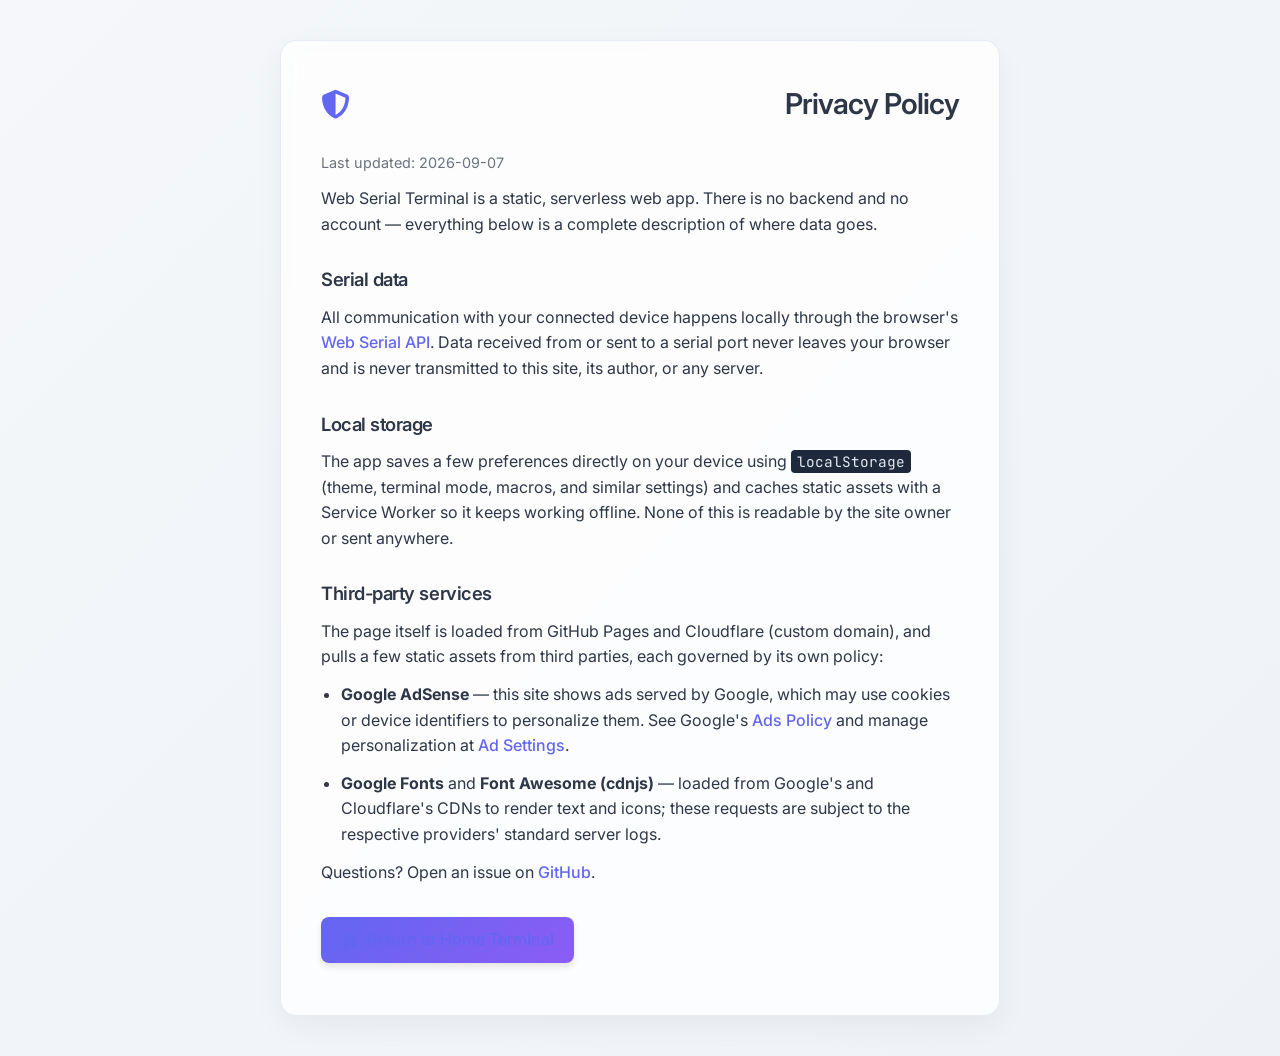
==== privacy.html @ 64322a6a "Add privacy notes to README and a privacy.html page The app is serverless/client-side and serial dat" ====
<!DOCTYPE html>
<!--
    Web Serial Terminal
    Copyright (c) 2026 bucagdas
   https://github.com/bucagdas/web-serial-terminal

    License: MIT
-->
<html lang="en" data-theme="light">
<head>
    <meta charset="UTF-8">
    <meta name="viewport" content="width=device-width, initial-scale=1.0">
    <title>Privacy Policy - Web Serial Terminal</title>
    <meta name="description" content="Web Serial Terminal runs entirely in your browser. This page explains what local storage it uses and what third-party services (Google AdSense, fonts, icons) are loaded on the page.">
    <meta name="robots" content="index, follow">
    <link rel="canonical" href="https://webserialterminal.com/privacy.html" />
    <link rel="icon" type="image/png" href="icons/icon-192x192.png">
    <link rel="stylesheet" href="styles.css">
    <link rel="stylesheet" href="https://cdnjs.cloudflare.com/ajax/libs/font-awesome/6.4.0/css/all.min.css">
    <link rel="preconnect" href="https://fonts.googleapis.com">
    <link rel="preconnect" href="https://fonts.gstatic.com" crossorigin>
    <link href="https://fonts.googleapis.com/css2?family=Inter:wght@400;500;600&family=JetBrains+Mono:wght@400;500&display=swap" rel="stylesheet">
</head>
<body class="legal-page">
    <div class="legal-container">
        <h1><i class="fas fa-shield-halved"></i> Privacy Policy</h1>
        <p class="legal-updated">Last updated: 2026-09-07</p>

        <p>Web Serial Terminal is a static, serverless web app. There is no backend and no account — everything below is a complete description of where data goes.</p>

        <h2>Serial data</h2>
        <p>All communication with your connected device happens locally through the browser's <a href="https://developer.mozilla.org/en-US/docs/Web/API/Web_Serial_API" target="_blank" rel="noopener noreferrer">Web Serial API</a>. Data received from or sent to a serial port never leaves your browser and is never transmitted to this site, its author, or any server.</p>

        <h2>Local storage</h2>
        <p>The app saves a few preferences directly on your device using <code>localStorage</code> (theme, terminal mode, macros, and similar settings) and caches static assets with a Service Worker so it keeps working offline. None of this is readable by the site owner or sent anywhere.</p>

        <h2>Third-party services</h2>
        <p>The page itself is loaded from GitHub Pages and Cloudflare (custom domain), and pulls a few static assets from third parties, each governed by its own policy:</p>
        <ul>
            <li><strong>Google AdSense</strong> — this site shows ads served by Google, which may use cookies or device identifiers to personalize them. See Google's <a href="https://policies.google.com/technologies/ads" target="_blank" rel="noopener noreferrer">Ads Policy</a> and manage personalization at <a href="https://adssettings.google.com/" target="_blank" rel="noopener noreferrer">Ad Settings</a>.</li>
            <li><strong>Google Fonts</strong> and <strong>Font Awesome (cdnjs)</strong> — loaded from Google's and Cloudflare's CDNs to render text and icons; these requests are subject to the respective providers' standard server logs.</li>
        </ul>

        <p>Questions? Open an issue on <a href="https://github.com/bucagdas/web-serial-terminal" target="_blank" rel="noopener noreferrer">GitHub</a>.</p>

        <p><a href="/" class="button-link"><i class="fas fa-home"></i> Return to Home Terminal</a></p>
    </div>

    <script>
        document.addEventListener('DOMContentLoaded', () => {
            const savedTheme = localStorage.getItem('theme') || 'light';
            document.documentElement.setAttribute('data-theme', savedTheme);
        });
    </script>
</body>
</html>
---- styles.css ----
/* 
 * Web Serial Terminal - Styles
 * --------------------------
 * Copyright (c) 2025 bucagdas
 *https://github.com/bucagdas/web-serial-terminal
 * 
 * License: MIT
 * 
 * This code is protected by copyright law.
 * Unauthorized usage, copying, modification or distribution 
 * outside the license terms is prohibited.
 * 
 * Bu kod telif hakkı yasası ile korunmaktadır.
 * Lisans şartları dışında kullanımı, kopyalanması,
 * değiştirilmesi veya dağıtılması yasaktır.
 * --------------------------
 * Styles designed for a modern, minimal and user-friendly 
 * terminal interface.
 */

/* ===== THEME VARIABLES ===== */
:root {
    /* Light theme variables (default) */
    --bg-color: #f5f7fa;
    --bg-gradient: linear-gradient(135deg, #f5f7fa 0%, #eef2f7 100%);
    --text-color: #2d3748;
    --panel-bg: rgba(255, 255, 255, 0.8);
    --panel-border: rgba(226, 232, 240, 0.8);
    --panel-shadow: rgba(0, 0, 0, 0.05);
    --glass-effect: blur(10px);
    --primary-color: #6366f1;
    --primary-gradient: linear-gradient(135deg, #6366f1 0%, #8b5cf6 100%);
    --primary-hover: #4f46e5;
    --secondary-color: #10b981;
    --secondary-gradient: linear-gradient(135deg, #10b981 0%, #34d399 100%);
    --secondary-hover: #059669;
    --danger-color: #ef4444;
    --warning-color: #f59e0b;
    --terminal-bg: #1e293b;
    --terminal-text: #e2e8f0;
    --terminal-prompt: #10b981;
    --terminal-command: #8b5cf6;
    --terminal-output: #e2e8f0;
    --terminal-error: #ef4444;
    --input-border: #cbd5e1;
    --input-bg: rgba(255, 255, 255, 0.8);
    --tab-active-bg: rgba(255, 255, 255, 1);
    --tab-inactive-bg: rgba(241, 245, 249, 0.7);
    --tab-border: #e2e8f0;
}

/* Dark theme variables */
[data-theme="dark"] {
    --bg-color: #0f172a;
    --bg-gradient: linear-gradient(135deg, #0f172a 0%, #1e293b 100%);
    --text-color: #f1f5f9;
    --panel-bg: rgba(30, 41, 59, 0.8);
    --panel-border: rgba(51, 65, 85, 0.5);
    --panel-shadow: rgba(0, 0, 0, 0.2);
    --glass-effect: blur(10px);
    --primary-color: #818cf8;
    --primary-gradient: linear-gradient(135deg, #818cf8 0%, #a78bfa 100%);
    --primary-hover: #6366f1;
    --secondary-color: #34d399;
    --secondary-gradient: linear-gradient(135deg, #34d399 0%, #10b981 100%);
    --secondary-hover: #10b981;
    --danger-color: #f87171;
    --warning-color: #fbbf24;
    --terminal-bg: #0f172a;
    --terminal-text: #f1f5f9;
    --terminal-prompt: #34d399;
    --terminal-command: #a78bfa;
    --terminal-output: #f1f5f9;
    --terminal-error: #f87171;
    --input-border: #334155;
    --input-bg: rgba(30, 41, 59, 0.8);
    --tab-active-bg: rgba(30, 41, 59, 1);
    --tab-inactive-bg: rgba(15, 23, 42, 0.7);
    --tab-border: #334155;
}

/* ===== GENERAL STYLES ===== */
* {
    box-sizing: border-box;
    transition: background-color 0.3s, color 0.3s, border-color 0.3s, box-shadow 0.3s;
    margin: 0;
    padding: 0;
}

body {
    font-family: 'Inter', 'Segoe UI', Tahoma, Geneva, Verdana, sans-serif;
    margin: 0;
    padding: 0;
    background: var(--bg-gradient);
    color: var(--text-color);
    line-height: 1.6;
    min-height: 100vh;
    display: flex;
    flex-direction: column;
}

.container {
    max-width: 1200px;
    margin: 0 auto;
    padding: 20px;
    width: 100%;
    flex: 1;
    display: flex;
    flex-direction: column;
}

h1, h2, h3 {
    font-weight: 600;
    margin-bottom: 1rem;
    letter-spacing: -0.025em;
}

h1 {
    font-size: 1.75rem;
    color: var(--text-color);
    margin-bottom: 1.5rem;
    display: flex;
    justify-content: space-between;
    align-items: center;
}

a {
    color: var(--primary-color);
    text-decoration: none;
    transition: color 0.2s;
}

a:hover {
    color: var(--primary-hover);
}

/* ===== HEADER CONTROLS ===== */
.header-controls {
    display: flex;
    gap: 10px;
    align-items: center;
}

.control-button {
    background: none;
    border: none;
    cursor: pointer;
    width: 40px;
    height: 40px;
    border-radius: 50%;
    display: flex;
    align-items: center;
    justify-content: center;
    color: var(--text-color);
    font-size: 1.1rem;
    transition: all 0.3s;
    background-color: var(--panel-bg);
    backdrop-filter: var(--glass-effect);
    box-shadow: 0 4px 6px var(--panel-shadow);
    position: relative;
}

.control-button:hover {
    transform: translateY(-2px);
    box-shadow: 0 6px 8px var(--panel-shadow);
}

.control-button:active {
    transform: translateY(0);
}

.control-button.active {
    color: var(--primary-color);
    background-color: rgba(99, 102, 241, 0.1);
}

/* ===== THEME TOGGLE ===== */
.theme-toggle {
    background: none;
    border: none;
    cursor: pointer;
    width: 40px;
    height: 40px;
    border-radius: 50%;
    display: flex;
    align-items: center;
    justify-content: center;
    color: var(--text-color);
    font-size: 1.25rem;
    transition: all 0.3s;
    background-color: var(--panel-bg);
    backdrop-filter: var(--glass-effect);
    box-shadow: 0 4px 6px var(--panel-shadow);
}

.theme-toggle:hover {
    transform: translateY(-2px);
    box-shadow: 0 6px 8px var(--panel-shadow);
}

.theme-toggle:active {
    transform: translateY(0);
}

/* ===== PANEL STYLES ===== */
.connection-panel, 
.commands-panel {
    background-color: var(--panel-bg);
    backdrop-filter: var(--glass-effect);
    border-radius: 12px;
    box-shadow: 0 4px 20px var(--panel-shadow);
    margin-bottom: 20px;
    border: 1px solid var(--panel-border);
    position: relative;
    overflow: hidden;
    transition: all 0.3s ease;
}

.panel-header {
    display: flex;
    justify-content: space-between;
    align-items: center;
    padding: 15px 20px;
    border-bottom: 1px solid var(--panel-border);
}

.panel-header h3 {
    display: flex;
    align-items: center;
    gap: 8px;
    margin: 0;
}

.panel-toggle {
    background: none;
    border: none;
    cursor: pointer;
    width: 32px;
    height: 32px;
    border-radius: 50%;
    display: flex;
    align-items: center;
    justify-content: center;
    color: var(--text-color);
    font-size: 0.9rem;
    transition: all 0.3s;
    background-color: var(--panel-bg);
}

.panel-toggle:hover {
    background-color: rgba(203, 213, 225, 0.3);
}

.panel-toggle i {
    transition: transform 0.3s ease;
}

.panel-content {
    padding: 20px;
    transition: all 0.3s ease;
    max-height: 1000px;
    overflow: hidden;
}

/* Panel hide styles */
.connection-panel.hidden .panel-content,
.commands-panel.hidden .panel-content {
    max-height: 0;
    padding-top: 0;
    padding-bottom: 0;
    opacity: 0;
}

.connection-panel.hidden .panel-toggle i,
.commands-panel.hidden .panel-toggle i {
    transform: rotate(180deg);
}

.connection-panel.hidden,
.commands-panel.hidden {
    margin-bottom: 10px;
}

.connection-panel::before,
.commands-panel::before {
    content: '';
    position: absolute;
    top: 0;
    left: 0;
    width: 100%;
    height: 4px;
    background: var(--primary-gradient);
}

/* ===== FORM ELEMENTS ===== */
select, 
input {
    padding: 10px 14px;
    border-radius: 8px;
    border: 1px solid var(--input-border);
    font-size: 14px;
    background-color: var(--input-bg);
    color: var(--text-color);
    backdrop-filter: var(--glass-effect);
    transition: all 0.2s;
}

select:focus, 
input:focus {
    outline: none;
    border-color: var(--primary-color);
    box-shadow: 0 0 0 3px rgba(99, 102, 241, 0.2);
}

select {
    appearance: none;
    background-image: url("data:image/svg+xml,%3Csvg xmlns='http://www.w3.org/2000/svg' width='12' height='12' fill='%234B5563' viewBox='0 0 16 16'%3E%3Cpath d='M7.247 11.14 2.451 5.658C1.885 5.013 2.345 4 3.204 4h9.592a1 1 0 0 1 .753 1.659l-4.796 5.48a1 1 0 0 1-1.506 0z'/%3E%3C/svg%3E");
    background-repeat: no-repeat;
    background-position: calc(100% - 12px) center;
    padding-right: 30px;
}

button {
    padding: 10px 16px;
    border-radius: 8px;
    background: var(--primary-gradient);
    color: white;
    border: none;
    cursor: pointer;
    transition: all 0.2s;
    font-weight: 500;
    box-shadow: 0 2px 4px rgba(0, 0, 0, 0.1);
    display: inline-flex;
    align-items: center;
    justify-content: center;
    gap: 8px;
}

button i {
    font-size: 1rem;
}

button:hover {
    transform: translateY(-2px);
    box-shadow: 0 4px 8px rgba(0, 0, 0, 0.15);
}

button:active {
    transform: translateY(0);
}

button:disabled {
    background: var(--panel-border);
    cursor: not-allowed;
    opacity: 0.7;
    transform: none;
    box-shadow: none;
}

/* Keyboard focus rings (accessible, but not shown for mouse clicks) */
button:focus-visible,
.control-btn:focus-visible,
.traffic-light:focus-visible,
.tab:focus-visible,
select:focus-visible,
input:focus-visible,
a:focus-visible {
    outline: 2px solid var(--primary-color);
    outline-offset: 2px;
}

.command-button {
    background: var(--tab-inactive-bg);
    color: var(--text-color);
    border: 1px solid var(--panel-border);
    box-shadow: none;
    font-size: 0.875rem;
    font-weight: 500;
    padding: 8px 14px;
    margin: 0;
}

.command-button:hover {
    background: var(--primary-color);
    color: #fff;
    border-color: var(--primary-color);
}

.command-button:active {
    transform: translateY(0);
    filter: brightness(0.95);
}

.command-button:disabled {
    background: var(--tab-inactive-bg);
    color: var(--text-color);
    border-color: var(--panel-border);
    opacity: 0.45;
}

/* ===== CONNECTION CONTROLS ===== */
.connection-controls {
    display: flex;
    flex-wrap: wrap;
    gap: 15px;
    align-items: center;
    margin-bottom: 20px;
}

.connection-controls:last-child {
    margin-bottom: 0;
}

.connection-status {
    padding: 8px 16px;
    border-radius: 30px;
    font-weight: 500;
    font-size: 0.875rem;
    display: inline-flex;
    align-items: center;
    box-shadow: 0 2px 4px var(--panel-shadow);
}

.connection-status::before {
    content: "";
    display: inline-block;
    width: 10px;
    height: 10px;
    border-radius: 50%;
    margin-right: 8px;
    animation: pulse 2s infinite;
}

@keyframes pulse {
    0% { opacity: 0.6; }
    50% { opacity: 1; }
    100% { opacity: 0.6; }
}

.status-disconnected {
    background-color: rgba(239, 68, 68, 0.1);
    color: var(--danger-color);
}

.status-disconnected::before {
    background-color: var(--danger-color);
}

.status-connected {
    background-color: rgba(16, 185, 129, 0.1);
    color: var(--secondary-color);
}

.status-connected::before {
    background-color: var(--secondary-color);
}

/* ===== FORM GROUP STYLES ===== */
.settings-group {
    margin-bottom: 15px;
    min-width: 120px;
}

.settings-group label {
    display: block;
    margin-bottom: 6px;
    font-weight: 500;
    font-size: 0.875rem;
    color: var(--text-color);
}

/* Checkbox groups */
label input[type="checkbox"] {
    margin-right: 8px;
    accent-color: var(--primary-color);
    width: 16px;
    height: 16px;
}

/* ===== TERMINAL STYLES ===== */
.terminal-container {
    position: relative;
    display: flex;
    flex-direction: column;
    background-color: var(--terminal-bg);
    color: var(--terminal-text);
    border-radius: 8px;
    border: 1px solid rgba(0, 0, 0, 0.1);
    box-shadow: var(--terminal-shadow);
    font-family: 'JetBrains Mono', monospace;
    font-size: 14px;
    line-height: 1.5;
    margin-bottom: 16px;
    overflow: hidden; /* Prevent any overflow outside the container */
    height: 400px; /* Fixed height */
    max-height: 70vh; /* Maximum height relative to viewport */
    min-height: 200px; /* Minimum height */
    resize: vertical; /* Allow vertical resizing */
}

.terminal-content-area {
    flex: 1;
    overflow-y: auto; /* Only this area should scroll */
    position: relative;
}

#terminal {
    padding: 10px;
    white-space: pre-wrap;
    word-break: break-word;
    min-height: 100%;
    /* Cancel the fixed height + overflow inherited from the .terminal class so
       the ONLY scroll container is .terminal-content-area. Two nested scrollers
       produced a second scrollbar and broke auto-scroll (scrollToBottom moved
       the outer area while content actually scrolled inside #terminal). */
    height: auto;
    overflow: visible;
}

/* Terminal scrollbar styling */
.terminal-content-area::-webkit-scrollbar {
    width: 8px;
}

.terminal-content-area::-webkit-scrollbar-track {
    background: rgba(0, 0, 0, 0.1);
    border-radius: 4px;
}

.terminal-content-area::-webkit-scrollbar-thumb {
    background: rgba(255, 255, 255, 0.3);
    border-radius: 4px;
}

.terminal-content-area::-webkit-scrollbar-thumb:hover {
    background: rgba(255, 255, 255, 0.4);
}

/* Adjust dark theme scrollbar */
[data-theme="dark"] .terminal-content-area::-webkit-scrollbar-thumb {
    background: rgba(255, 255, 255, 0.2);
}

[data-theme="dark"] .terminal-content-area::-webkit-scrollbar-thumb:hover {
    background: rgba(255, 255, 255, 0.3);
}

/* Terminal container states */
.terminal-container.minimized {
    height: 40px !important; /* Just show the header */
    overflow: hidden;
    resize: none;
}

.terminal-container.minimized .terminal-content-area,
.terminal-container.minimized .input-area,
.terminal-container.minimized .terminal-panels {
    display: none;
}

.terminal-container.maximized {
    position: fixed;
    top: 0;
    left: 0;
    right: 0;
    bottom: 0;
    height: 100vh !important;
    max-height: none;
    width: 100%;
    z-index: 1000;
    border-radius: 0;
    resize: none;
}

/* Terminal header */
.terminal-header {
    display: grid;
    grid-template-columns: 1fr auto 1fr;
    align-items: center;
    padding: 0 12px;
    height: 38px;
    background: rgba(0, 0, 0, 0.25);
    border-bottom: 1px solid rgba(255, 255, 255, 0.08);
    font-family: 'Inter', sans-serif;
    font-size: 12px;
    color: rgba(255, 255, 255, 0.7);
    user-select: none;
    z-index: 10;
}

/* macOS-style traffic-light window controls (left zone) */
.terminal-window-controls {
    display: flex;
    align-items: center;
    gap: 8px;
    justify-self: start;
}

.traffic-light {
    width: 12px;
    height: 12px;
    padding: 0;
    border: none;
    border-radius: 50%;
    cursor: pointer;
    display: inline-flex;
    align-items: center;
    justify-content: center;
    box-shadow: none;
    transition: filter 0.15s ease, transform 0.15s ease;
}

.traffic-light i {
    font-size: 7px;
    line-height: 1;
    color: rgba(0, 0, 0, 0.55);
    opacity: 0;
    transition: opacity 0.15s ease;
}

/* Reveal the glyphs on hover, like macOS — and on keyboard focus for a11y */
.terminal-window-controls:hover .traffic-light i,
.terminal-window-controls:focus-within .traffic-light i {
    opacity: 1;
}

.traffic-light:hover {
    filter: brightness(0.92);
    transform: none;
    box-shadow: none;
}

.traffic-light:active {
    transform: scale(0.9);
}

.control-close    { background: #ff5f57; }
.control-minimize { background: #febc2e; }
.control-maximize { background: #28c840; }

/* Terminal panels container */
.terminal-panels {
    width: 100%;
    overflow: hidden;
}

/* Terminal utility panels */
.terminal-utility-panel {
    width: 100%;
    background-color: rgba(0, 0, 0, 0.2);
    border-bottom: 1px solid rgba(255, 255, 255, 0.1);
    padding: 8px 12px;
    display: flex;
    align-items: center;
    overflow: hidden;
    transition: all 0.3s ease;
    max-height: 50px;
}

.terminal-utility-panel.hidden {
    max-height: 0;
    padding-top: 0;
    padding-bottom: 0;
    border-bottom: none;
}

/* Input area */
.input-area {
    background-color: var(--terminal-bg);
    display: flex;
    gap: 10px;
    padding: 10px 16px;
    border-top: 1px solid rgba(51, 65, 85, 0.5);
}

.terminal-title {
    font-weight: 500;
    justify-self: center;
    display: inline-flex;
    align-items: center;
    gap: 6px;
    white-space: nowrap;
}

.terminal-title i {
    opacity: 0.75;
}

/* Feature tools (right zone) */
.terminal-controls {
    display: flex;
    align-items: center;
    gap: 2px;
    justify-self: end;
}

.terminal-controls-divider {
    width: 1px;
    height: 16px;
    margin: 0 6px;
    background: rgba(255, 255, 255, 0.15);
}

.terminal {
    background-color: var(--terminal-bg);
    color: var(--terminal-text);
    padding: 16px;
    font-family: 'JetBrains Mono', 'Fira Code', 'Cascadia Code', 'Consolas', monospace;
    height: 450px;
    overflow-y: auto;
    white-space: pre-wrap;
    word-break: break-all;
    font-size: 0.9rem;
    line-height: 1.5;
    flex: 1;
}

.terminal .prompt {
    color: var(--terminal-prompt);
    font-weight: bold;
}

.terminal .command {
    color: var(--terminal-command);
}

.terminal .output {
    color: var(--terminal-output);
}

.terminal .error {
    color: var(--terminal-error);
}

.input-area input {
    flex-grow: 1;
    background-color: rgba(51, 65, 85, 0.4);
    border: 1px solid rgba(51, 65, 85, 0.8);
    color: var(--terminal-text);
    font-family: 'JetBrains Mono', 'Fira Code', 'Cascadia Code', 'Consolas', monospace;
}

.input-area input:focus {
    border-color: var(--primary-color);
    box-shadow: 0 0 0 3px rgba(99, 102, 241, 0.2);
}

.input-area button {
    background: var(--primary-gradient);
}

/* ===== WARNING STYLES ===== */
.no-support-warning {
    background-color: rgba(239, 68, 68, 0.1);
    color: var(--danger-color);
    padding: 16px;
    border-radius: 12px;
    margin-bottom: 20px;
    display: none;
    border-left: 4px solid var(--danger-color);
    backdrop-filter: var(--glass-effect);
}

.no-support-warning a {
    color: var(--primary-color);
    font-weight: 500;
    text-decoration: none;
    transition: color 0.2s;
}

.no-support-warning a:hover {
    text-decoration: underline;
    color: var(--primary-hover);
}

/* ===== COMMAND STYLES ===== */
.common-commands {
    display: flex;
    flex-wrap: wrap;
    gap: 10px;
    margin-top: 10px;
}

/* ===== TAB STYLES ===== */
.tabs {
    display: flex;
    margin-bottom: 0;
    border-bottom: 1px solid var(--tab-border);
    gap: 4px;
}

.tab {
    padding: 10px 16px;
    background-color: var(--tab-inactive-bg);
    border: 1px solid var(--tab-border);
    border-bottom: none;
    border-radius: 10px 10px 0 0;
    cursor: pointer;
    font-weight: 500;
    opacity: 0.8;
    display: flex;
    align-items: center;
    gap: 8px;
    transition: all 0.2s;
    backdrop-filter: var(--glass-effect);
}

.tab i {
    font-size: 0.9rem;
}

.tab:hover {
    opacity: 0.9;
    transform: translateY(-2px);
}

.tab.active {
    background-color: var(--tab-active-bg);
    border-bottom: 2px solid var(--primary-color);
    opacity: 1;
    transform: translateY(-4px);
}

.tab-content {
    display: none;
    padding: 20px;
    border: 1px solid var(--tab-border);
    border-top: none;
    border-radius: 0 0 12px 12px;
    background-color: var(--panel-bg);
    backdrop-filter: var(--glass-effect);
}

.tab-content.active {
    display: block;
}

.tab-content h3 {
    font-size: 1.1rem;
    margin-bottom: 15px;
    color: var(--text-color);
    display: flex;
    align-items: center;
    gap: 8px;
}

/* ===== FOOTER STYLES ===== */
footer {
    margin-top: 20px;
    padding: 20px 10px;
    color: var(--text-color);
    opacity: 0.8;
    font-size: 14px;
    border-top: 1px solid var(--panel-border);
}

.footer-content {
    display: flex;
    flex-wrap: wrap;
    align-items: center;
    justify-content: center;
    gap: 10px;
}

.footer-section {
    display: flex;
    align-items: center;
    gap: 8px;
}

.footer-divider {
    width: 4px;
    height: 4px;
    border-radius: 50%;
    background-color: var(--text-color);
    opacity: 0.5;
}

.footer-app-name {
    font-weight: 500;
}

.footer-copyright {
    opacity: 0.7;
}

footer a {
    color: var(--primary-color);
    text-decoration: none;
    transition: color 0.2s, opacity 0.2s;
    font-weight: 500;
}

footer a:hover {
    color: var(--primary-hover);
    opacity: 1;
    text-decoration: underline;
}

/* Responsive footer adjustments */
@media (max-width: 600px) {
    .footer-content {
        flex-direction: column;
        gap: 8px;
    }
    
    .footer-divider {
        display: none;
    }
    
    .footer-section {
        width: 100%;
        justify-content: center;
        text-align: center;
    }
}

/* ===== 404 PAGE STYLES ===== */
body.error-page {
    text-align: center;
    display: flex;
    align-items: center;
    justify-content: center;
    min-height: 100vh;
    background: var(--bg-gradient);
}

.error-page h1 {
    color: var(--danger-color);
    margin-bottom: 20px;
    font-size: 5rem;
    display: block;
    letter-spacing: -0.05em;
}

.error-page h1 i {
    font-size: 4rem;
    animation: pulse 2s infinite;
}

.error-page h2 {
    font-size: 1.8rem;
    margin-bottom: 1.5rem;
    color: var(--text-color);
    display: flex;
    align-items: center;
    justify-content: center;
    gap: 10px;
}

.error-container {
    max-width: 600px;
    margin: 0 auto;
    background-color: var(--panel-bg);
    backdrop-filter: var(--glass-effect);
    border-radius: 16px;
    padding: 40px;
    box-shadow: 0 10px 30px var(--panel-shadow);
    border: 1px solid var(--panel-border);
}

.terminal-snippet {
    background-color: var(--terminal-bg);
    color: var(--terminal-text);
    font-family: 'JetBrains Mono', 'Fira Code', 'Cascadia Code', 'Consolas', monospace;
    padding: 20px;
    border-radius: 8px;
    margin: 20px 0;
    text-align: left;
    box-shadow: 0 4px 15px rgba(0, 0, 0, 0.1);
    font-size: 0.9rem;
    line-height: 1.6;
}

.terminal-snippet .prompt {
    color: var(--terminal-prompt);
    font-weight: bold;
    margin-bottom: 5px;
}

.terminal-snippet .command {
    color: var(--terminal-command);
    margin-bottom: 10px;
}

.terminal-snippet .output {
    color: var(--terminal-output);
    margin-bottom: 10px;
}

.terminal-snippet .error {
    color: var(--terminal-error);
    margin-bottom: 10px;
}

.button-link {
    display: inline-flex;
    align-items: center;
    gap: 8px;
    background: var(--primary-gradient);
    color: white;
    padding: 10px 20px;
    border-radius: 8px;
    text-decoration: none;
    font-weight: 500;
    margin-top: 20px;
    transition: all 0.2s;
    box-shadow: 0 4px 6px rgba(0, 0, 0, 0.1);
}

.button-link:hover {
    transform: translateY(-2px);
    box-shadow: 0 6px 10px rgba(0, 0, 0, 0.15);
    text-decoration: none;
    color: white;
}

/* ===== PRIVACY / LEGAL PAGE STYLES ===== */
body.legal-page {
    display: block;
    padding: 40px 20px;
}

.legal-container {
    max-width: 720px;
    margin: 0 auto;
    background-color: var(--panel-bg);
    backdrop-filter: var(--glass-effect);
    border-radius: 16px;
    padding: 40px;
    box-shadow: 0 10px 30px var(--panel-shadow);
    border: 1px solid var(--panel-border);
}

.legal-container h1 {
    font-size: 1.8rem;
    display: flex;
    align-items: center;
    gap: 10px;
    color: var(--text-color);
}

.legal-container h1 i {
    color: var(--primary-color);
}

.legal-updated {
    opacity: 0.7;
    font-size: 0.9rem;
    margin-top: 6px;
    margin-bottom: 24px;
}

.legal-container h2 {
    font-size: 1.15rem;
    margin-top: 28px;
    margin-bottom: 10px;
    color: var(--text-color);
}

.legal-container p,
.legal-container li {
    margin-bottom: 12px;
}

.legal-container ul {
    padding-left: 20px;
}

.legal-container a {
    color: var(--primary-color);
    font-weight: 500;
}

.legal-container code {
    background-color: var(--terminal-bg);
    color: var(--terminal-text);
    padding: 2px 6px;
    border-radius: 4px;
    font-family: 'JetBrains Mono', 'Fira Code', 'Cascadia Code', 'Consolas', monospace;
    font-size: 0.9em;
}

/* ===== RESPONSIVE DESIGN ===== */
@media (max-width: 768px) {
    .connection-controls {
        gap: 12px;
    }

    /* Two-column grid for the setting dropdowns instead of one tall stack */
    .settings-group {
        flex: 1 1 calc(50% - 6px);
        min-width: 0;
        margin-bottom: 0;
    }

    /* Primary connect action and status span the full width */
    #connectButton,
    .connection-status {
        flex: 1 1 100%;
        justify-content: center;
    }

    .tab {
        padding: 8px 12px;
        font-size: 0.875rem;
    }

    /* Two-column grid of command chips instead of a long single column */
    .common-commands {
        display: grid;
        grid-template-columns: 1fr 1fr;
        gap: 8px;
    }

    .command-button {
        width: 100%;
    }

    /* Keep the terminal toolbar from overflowing on narrow screens */
    .terminal-controls-divider {
        display: none;
    }

    .control-btn {
        width: 26px;
        height: 26px;
    }
}

/* Very small screens: single column of command chips */
@media (max-width: 380px) {
    .common-commands {
        grid-template-columns: 1fr;
    }
}

/* Terminal control buttons */
.control-btn {
    background: none;
    border: none;
    color: rgba(255, 255, 255, 0.65);
    cursor: pointer;
    width: 28px;
    height: 28px;
    border-radius: 6px;
    display: flex;
    align-items: center;
    justify-content: center;
    box-shadow: none;
    transition: all 0.15s ease;
}

.control-btn:hover {
    background-color: rgba(255, 255, 255, 0.1);
    color: rgba(255, 255, 255, 0.95);
    transform: none;
    box-shadow: none;
}

.control-btn.active {
    color: var(--primary-color);
    background-color: rgba(255, 255, 255, 0.05);
}

/* Auto-scroll toggle */
.auto-scroll-toggle.disabled {
    color: rgba(255, 255, 255, 0.3);
}

/* Add a subtle indicator when auto-scroll is off */
.auto-scroll-toggle.disabled::after {
    content: '';
    position: absolute;
    width: 2px;
    height: 16px;
    background-color: rgba(255, 0, 0, 0.7);
    transform: rotate(45deg);
    top: 4px;
}

/* ===== TERMINAL UTILITY PANELS ===== */
.terminal-utility-panel {
    width: 100%;
    background-color: rgba(0, 0, 0, 0.2);
    border-bottom: 1px solid rgba(255, 255, 255, 0.1);
    padding: 8px 12px;
    display: flex;
    align-items: center;
    overflow: hidden;
    transition: all 0.3s ease;
    max-height: 50px;
}

.terminal-utility-panel.hidden {
    max-height: 0;
    padding-top: 0;
    padding-bottom: 0;
    border-bottom: none;
}

.utility-panel-content {
    width: 100%;
    display: flex;
    align-items: center;
    justify-content: space-between;
}

/* Search panel styles */
.search-controls {
    display: flex;
    align-items: center;
    gap: 8px;
    flex: 1;
}

#searchInput {
    flex: 1;
    background-color: rgba(0, 0, 0, 0.2);
    border: 1px solid rgba(255, 255, 255, 0.2);
    color: var(--terminal-text);
    padding: 6px 12px;
    border-radius: 4px;
    font-family: 'JetBrains Mono', monospace;
    font-size: 12px;
}

#searchInput:focus {
    border-color: var(--primary-color);
    outline: none;
}

.search-info {
    font-size: 12px;
    color: rgba(255, 255, 255, 0.7);
    min-width: 80px;
}

/* Filter panel styles */
.filter-controls {
    display: flex;
    align-items: center;
    gap: 16px;
    flex: 1;
}

.filter-option {
    display: flex;
    align-items: center;
    gap: 6px;
    color: var(--terminal-text);
    font-size: 12px;
}

.filter-checkbox {
    accent-color: var(--primary-color);
    width: 14px;
    height: 14px;
}

#customFilter {
    background-color: rgba(0, 0, 0, 0.2);
    border: 1px solid rgba(255, 255, 255, 0.2);
    color: var(--terminal-text);
    padding: 6px 12px;
    border-radius: 4px;
    font-family: 'JetBrains Mono', monospace;
    font-size: 12px;
    width: 200px;
}

#customFilter:focus {
    border-color: var(--primary-color);
    outline: none;
}

/* Utility buttons */
.utility-btn {
    background-color: rgba(255, 255, 255, 0.1);
    color: var(--terminal-text);
    border: none;
    padding: 6px 10px;
    border-radius: 4px;
    cursor: pointer;
    display: flex;
    align-items: center;
    gap: 5px;
    font-size: 12px;
    transition: all 0.2s ease;
}

.utility-btn:hover {
    background-color: rgba(255, 255, 255, 0.15);
}

.utility-btn i {
    font-size: 12px;
}

.utility-close-btn {
    background: none;
    border: none;
    color: rgba(255, 255, 255, 0.7);
    cursor: pointer;
    width: 24px;
    height: 24px;
    border-radius: 4px;
    display: flex;
    align-items: center;
    justify-content: center;
    transition: all 0.2s ease;
}

.utility-close-btn:hover {
    color: rgba(255, 255, 255, 0.9);
    background-color: rgba(255, 255, 255, 0.1);
}

/* Search highlighting */
.search-highlight {
    background-color: rgba(244, 208, 63, 0.3);
    padding: 0 2px;
    border-radius: 2px;
}

.search-highlight.active {
    background-color: rgba(255, 164, 0, 0.6);
    color: #000;
}

/* Filtered content */
.filtered-out {
    display: none;
}

/* Export panel styles */
.export-controls {
    display: flex;
    align-items: center;
    gap: 16px;
    flex: 1;
}

.export-label {
    font-size: 12px;
    color: var(--terminal-text);
}

/* Statistics panel styles */
.stats-controls {
    display: flex;
    align-items: center;
    gap: 16px;
    flex: 1;
    flex-wrap: wrap;
}

.stats-item {
    display: flex;
    align-items: center;
    gap: 6px;
    min-width: 150px;
}

.stats-label {
    font-size: 12px;
    color: rgba(255, 255, 255, 0.7);
}

.stats-value {
    font-size: 12px;
    font-weight: 500;
    color: var(--terminal-text);
    font-family: 'JetBrains Mono', monospace;
}

/* ===== TRADITIONAL TERMINAL STYLES ===== */
.traditional-terminal {
    position: relative;
    display: flex;
    flex-direction: column;
    width: 100%;
    height: 100%;
    padding: 0;
    cursor: text;
}

.traditional-terminal .terminal-output {
    flex: 1;
    overflow-y: auto;
    white-space: pre-wrap;
    word-break: break-word;
    padding: 10px;
}

.traditional-terminal .terminal-input-line {
    display: flex;
    padding: 0 10px 10px 10px;
    align-items: center;
    position: relative;
    flex-wrap: nowrap;
}

.traditional-terminal .terminal-prompt {
    color: var(--terminal-prompt);
    font-weight: bold;
    margin-right: 8px;
    white-space: nowrap;
}

.traditional-terminal .terminal-input-area {
    flex: 1;
    min-width: 10px;
    outline: none;
    caret-color: transparent; /* Hide native caret */
    white-space: pre-wrap;
    word-break: break-word;
    color: var(--terminal-command);
    position: relative;
    display: inline-block;
    min-height: 18px; /* Ensure consistent height even when empty */
    padding: 0;
    margin: 0;
}

.traditional-terminal .terminal-cursor {
    display: inline-block;
    width: 8px;
    height: 16px;
    background-color: var(--terminal-text);
    vertical-align: middle;
    animation: cursor-blink 1s step-end infinite;
    position: relative;
    margin-left: 1px;
}

@keyframes cursor-blink {
    0%, 100% { opacity: 0; }
    50% { opacity: 1; }
}

/* Hide traditional terminal when not active */
.traditional-terminal.hidden {
    display: none;
}

/* Hide modern input area when in traditional mode */
.input-area.hidden {
    display: none;
}

/* Modify terminal container when in traditional mode */
.terminal-container.traditional-mode .terminal {
    display: none;
}

.terminal-container.traditional-mode .traditional-terminal {
    display: flex;
}

/* Terminal Mode Toggle button highlight */
#terminalModeToggle.traditional-active {
    color: var(--primary-color);
    background-color: rgba(255, 255, 255, 0.1);
}
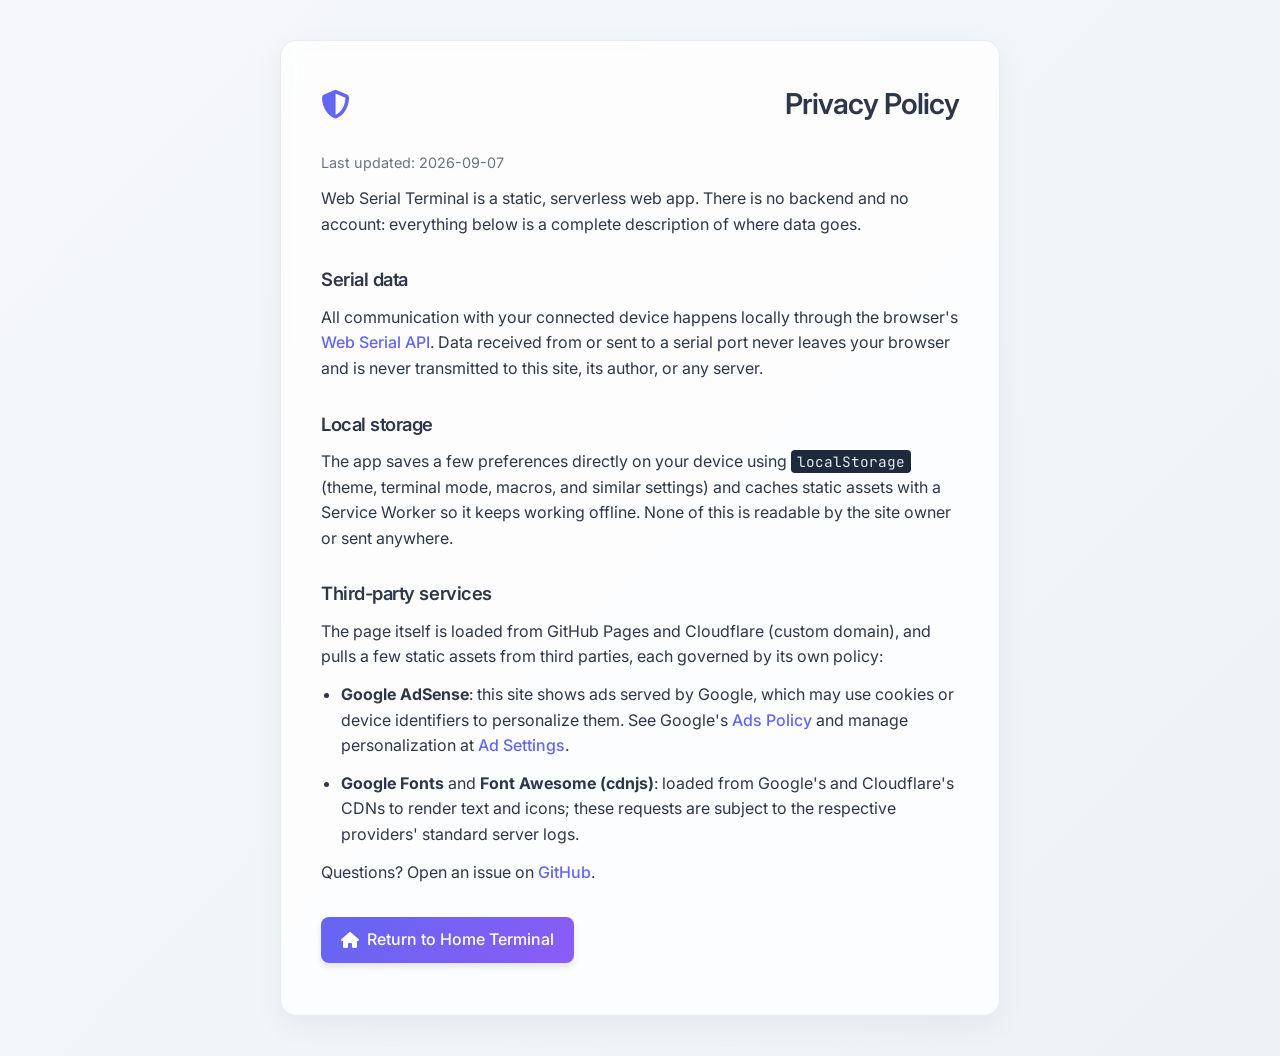
==== commit 1238275b: "Fix unreadable privacy page button and tidy copy The legal-container link color rule was overriding " ====
--- a/privacy.html
+++ b/privacy.html
@@ -26,7 +26,7 @@
         <h1><i class="fas fa-shield-halved"></i> Privacy Policy</h1>
         <p class="legal-updated">Last updated: 2026-09-07</p>
 
-        <p>Web Serial Terminal is a static, serverless web app. There is no backend and no account — everything below is a complete description of where data goes.</p>
+        <p>Web Serial Terminal is a static, serverless web app. There is no backend and no account: everything below is a complete description of where data goes.</p>
 
         <h2>Serial data</h2>
         <p>All communication with your connected device happens locally through the browser's <a href="https://developer.mozilla.org/en-US/docs/Web/API/Web_Serial_API" target="_blank" rel="noopener noreferrer">Web Serial API</a>. Data received from or sent to a serial port never leaves your browser and is never transmitted to this site, its author, or any server.</p>
@@ -37,8 +37,8 @@
         <h2>Third-party services</h2>
         <p>The page itself is loaded from GitHub Pages and Cloudflare (custom domain), and pulls a few static assets from third parties, each governed by its own policy:</p>
         <ul>
-            <li><strong>Google AdSense</strong> — this site shows ads served by Google, which may use cookies or device identifiers to personalize them. See Google's <a href="https://policies.google.com/technologies/ads" target="_blank" rel="noopener noreferrer">Ads Policy</a> and manage personalization at <a href="https://adssettings.google.com/" target="_blank" rel="noopener noreferrer">Ad Settings</a>.</li>
-            <li><strong>Google Fonts</strong> and <strong>Font Awesome (cdnjs)</strong> — loaded from Google's and Cloudflare's CDNs to render text and icons; these requests are subject to the respective providers' standard server logs.</li>
+            <li><strong>Google AdSense</strong>: this site shows ads served by Google, which may use cookies or device identifiers to personalize them. See Google's <a href="https://policies.google.com/technologies/ads" target="_blank" rel="noopener noreferrer">Ads Policy</a> and manage personalization at <a href="https://adssettings.google.com/" target="_blank" rel="noopener noreferrer">Ad Settings</a>.</li>
+            <li><strong>Google Fonts</strong> and <strong>Font Awesome (cdnjs)</strong>: loaded from Google's and Cloudflare's CDNs to render text and icons; these requests are subject to the respective providers' standard server logs.</li>
         </ul>
 
         <p>Questions? Open an issue on <a href="https://github.com/bucagdas/web-serial-terminal" target="_blank" rel="noopener noreferrer">GitHub</a>.</p>
--- a/styles.css
+++ b/styles.css
@@ -618,7 +618,7 @@
     transition: opacity 0.15s ease;
 }
 
-/* Reveal the glyphs on hover, like macOS — and on keyboard focus for a11y */
+/* Reveal the glyphs on hover, like macOS, and on keyboard focus for a11y */
 .terminal-window-controls:hover .traffic-light i,
 .terminal-window-controls:focus-within .traffic-light i {
     opacity: 1;
@@ -1072,6 +1072,10 @@
     font-weight: 500;
 }
 
+.legal-container a.button-link {
+    color: white;
+}
+
 .legal-container code {
     background-color: var(--terminal-bg);
     color: var(--terminal-text);
